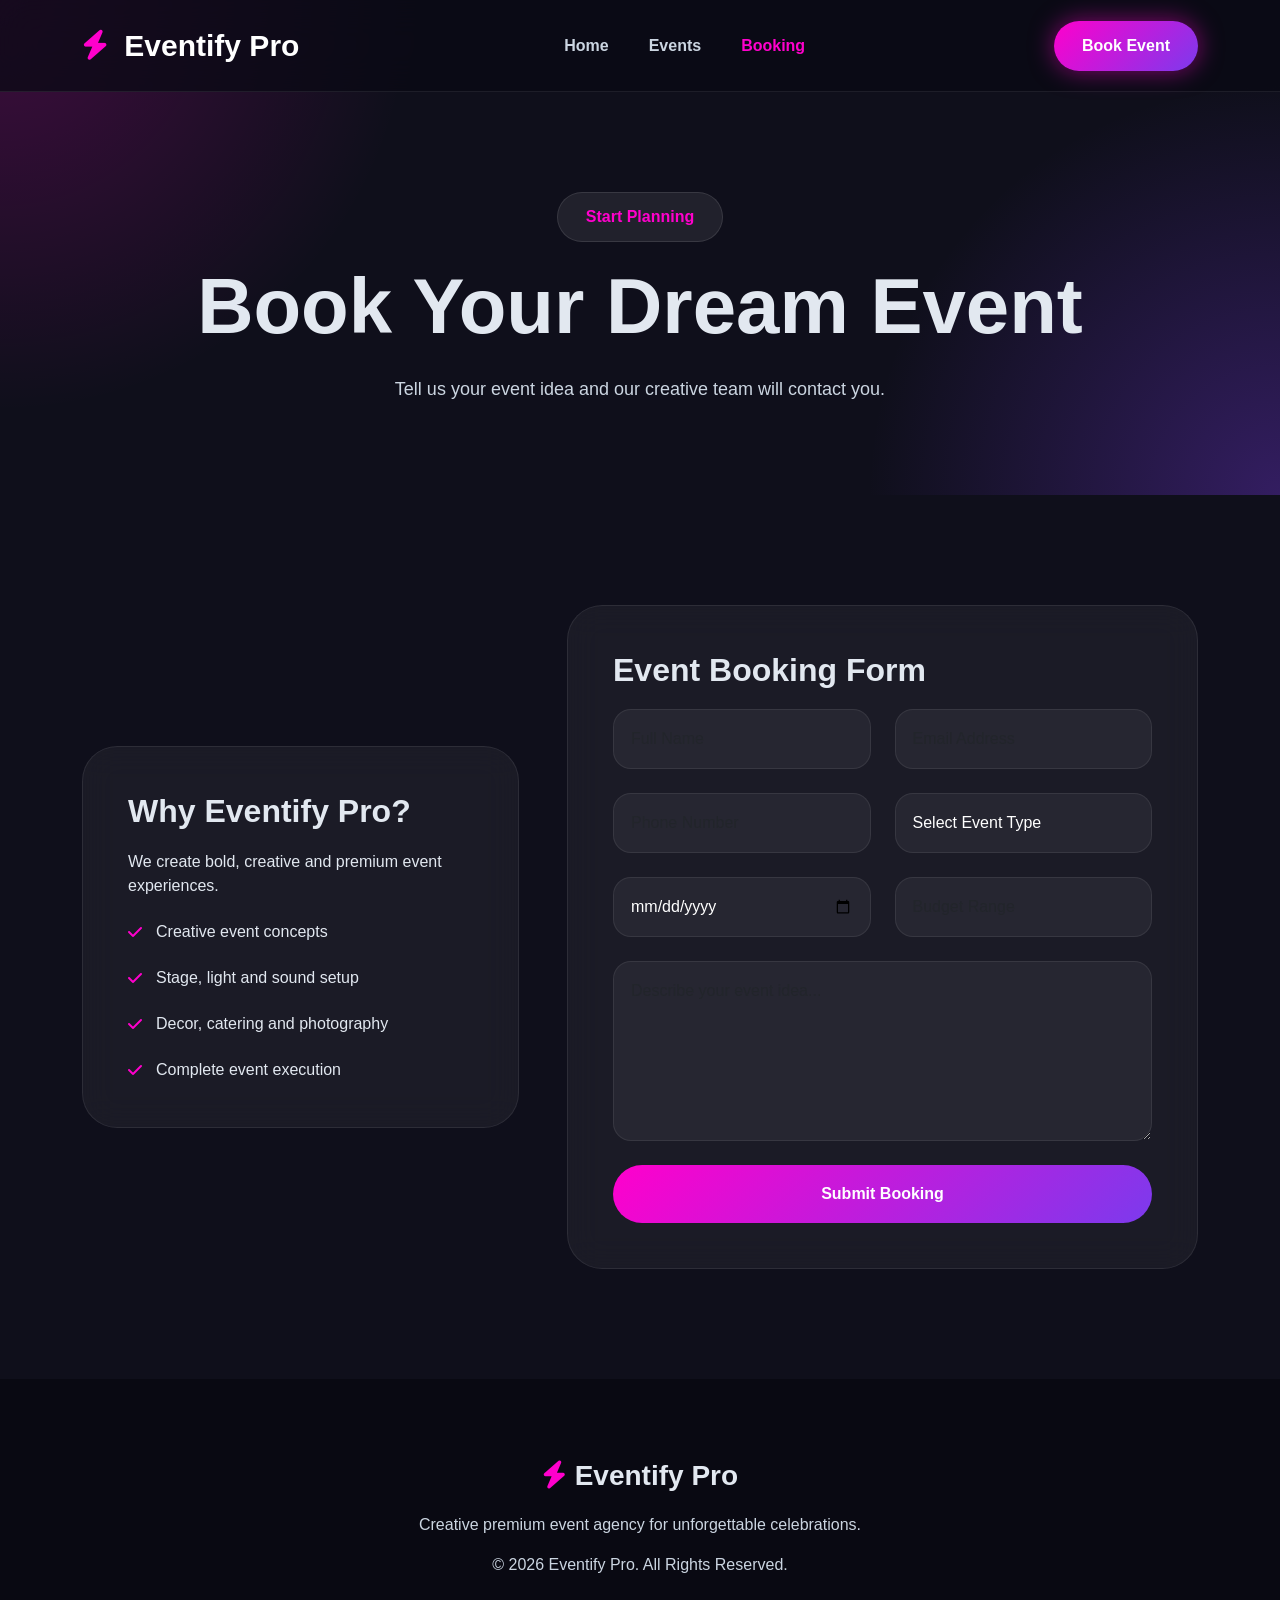
==== booking.html @ c185d81f "Add files via upload" ====
<!DOCTYPE html>
<html lang="en">

<head>
    <meta charset="UTF-8">
    <meta name="viewport" content="width=device-width, initial-scale=1.0">

    <title>Booking - Eventify Pro</title>

    <link href="https://cdn.jsdelivr.net/npm/bootstrap@5.3.3/dist/css/bootstrap.min.css" rel="stylesheet">
    <link rel="stylesheet" href="https://cdnjs.cloudflare.com/ajax/libs/font-awesome/6.5.1/css/all.min.css">
    <link rel="stylesheet" href="style.css">
</head>

<body>

    <nav class="navbar navbar-expand-lg fixed-top neon-navbar">
        <div class="container">
            <a class="navbar-brand neon-logo" href="index.html">
                <i class="fa-solid fa-bolt"></i> Eventify Pro
            </a>

            <button class="navbar-toggler menu-btn" type="button" data-bs-toggle="collapse" data-bs-target="#navbarNav">
                <i class="fa-solid fa-bars"></i>
            </button>

            <div class="collapse navbar-collapse" id="navbarNav">
                <ul class="navbar-nav mx-auto">
                    <li class="nav-item"><a class="nav-link" href="index.html">Home</a></li>
                    <li class="nav-item"><a class="nav-link" href="events.html">Events</a></li>
                    <li class="nav-item"><a class="nav-link active" href="booking.html">Booking</a></li>
                </ul>

                <a href="booking.html" class="neon-btn">Book Event</a>
            </div>
        </div>
    </nav>

    <section class="page-hero">
        <div class="container text-center">
            <span class="hero-badge">Start Planning</span>
            <h1>Book Your Dream Event</h1>
            <p>Tell us your event idea and our creative team will contact you.</p>
        </div>
    </section>

    <section class="booking-section">
        <div class="container">
            <div class="row g-5 align-items-center">

                <div class="col-lg-5">
                    <div class="booking-glass">
                        <h2>Why Eventify Pro?</h2>
                        <p>We create bold, creative and premium event experiences.</p>

                        <div class="booking-point"><i class="fa-solid fa-check"></i><span>Creative event concepts</span>
                        </div>
                        <div class="booking-point"><i class="fa-solid fa-check"></i><span>Stage, light and sound
                                setup</span></div>
                        <div class="booking-point"><i class="fa-solid fa-check"></i><span>Decor, catering and
                                photography</span></div>
                        <div class="booking-point"><i class="fa-solid fa-check"></i><span>Complete event
                                execution</span></div>
                    </div>
                </div>

                <div class="col-lg-7">
                    <div class="booking-glass">
                        <h2>Event Booking Form</h2>

                        <form id="eventBookingForm">
                            <div class="row">
                                <div class="col-md-6 mb-4">
                                    <input type="text" class="form-control neon-input" placeholder="Full Name" required>
                                </div>

                                <div class="col-md-6 mb-4">
                                    <input type="email" class="form-control neon-input" placeholder="Email Address"
                                        required>
                                </div>
                            </div>

                            <div class="row">
                                <div class="col-md-6 mb-4">
                                    <input type="text" class="form-control neon-input" placeholder="Phone Number"
                                        required>
                                </div>

                                <div class="col-md-6 mb-4">
                                    <select class="form-control neon-input" required>
                                        <option value="">Select Event Type</option>
                                        <option>Wedding Event</option>
                                        <option>Concert Event</option>
                                        <option>Corporate Event</option>
                                        <option>Birthday Party</option>
                                    </select>
                                </div>
                            </div>

                            <div class="row">
                                <div class="col-md-6 mb-4">
                                    <input type="date" class="form-control neon-input" required>
                                </div>

                                <div class="col-md-6 mb-4">
                                    <input type="text" class="form-control neon-input" placeholder="Budget Range"
                                        required>
                                </div>
                            </div>

                            <div class="mb-4">
                                <textarea rows="6" class="form-control neon-input"
                                    placeholder="Describe your event idea..."></textarea>
                            </div>

                            <button type="submit" class="neon-submit-btn">Submit Booking</button>
                        </form>
                    </div>
                </div>

            </div>
        </div>
    </section>

    <footer class="neon-footer">
        <div class="container text-center">
            <h3><i class="fa-solid fa-bolt"></i> Eventify Pro</h3>
            <p>Creative premium event agency for unforgettable celebrations.</p>
            <p>© 2026 Eventify Pro. All Rights Reserved.</p>
        </div>
    </footer>

    <script src="script.js"></script>
</body>

</html>
---- style.css ----
* {
    margin: 0;
    padding: 0;
    box-sizing: border-box;
}

:root {
    --primary: #ff00cc;
    --secondary: #7c3aed;
    --dark: #0f0f1b;
    --light: #f8fafc;
    --white: #ffffff;
    --text: #e2e8f0;
}

body {
    font-family: Arial, sans-serif;
    background: var(--dark);
    color: var(--text);
    overflow-x: hidden;
}

/* NAVBAR */

.neon-navbar {
    background: rgba(10, 10, 20, 0.75);
    backdrop-filter: blur(18px);
    padding: 18px 0;
    transition: 0.3s;
    border-bottom: 1px solid rgba(255, 255, 255, 0.08);
}

.neon-logo {
    color: white !important;
    font-size: 30px;
    font-weight: 900;
}

.neon-logo i {
    color: #ff00cc;
    margin-right: 8px;
}

.menu-btn {
    color: white;
    border: none;
    font-size: 24px;
}

.nav-link {
    color: #cbd5e1 !important;
    margin: 0 12px;
    font-weight: 800;
}

.nav-link:hover,
.nav-link.active {
    color: #ff00cc !important;
}

.neon-btn {
    background: linear-gradient(135deg, #ff00cc, #7c3aed);
    color: white;
    text-decoration: none;
    padding: 13px 28px;
    border-radius: 50px;
    font-weight: 900;
    box-shadow: 0 0 25px rgba(255, 0, 204, 0.5);
}

/* HERO */

.hero-section,
.page-hero {
    min-height: 100vh;
    display: flex;
    align-items: center;
    background:
        radial-gradient(circle at top left, #ff00cc33, transparent 30%),
        radial-gradient(circle at bottom right, #7c3aed55, transparent 30%),
        #0f0f1b;
    padding-top: 120px;
}

.page-hero {
    min-height: 55vh;
}

.hero-badge {
    display: inline-block;
    background: rgba(255, 255, 255, 0.08);
    border: 1px solid rgba(255, 255, 255, 0.1);
    color: #ff00cc;
    padding: 12px 28px;
    border-radius: 50px;
    font-weight: 900;
    margin-bottom: 24px;
}

.hero-section h1,
.page-hero h1 {
    font-size: 78px;
    font-weight: 900;
    line-height: 1.05;
    margin-bottom: 24px;
}

.hero-section p,
.page-hero p {
    color: #cbd5e1;
    font-size: 18px;
    line-height: 1.9;
}

.hero-buttons {
    display: flex;
    gap: 18px;
    margin-top: 35px;
    flex-wrap: wrap;
}

.primary-btn,
.secondary-btn {
    min-height: 58px;
    padding: 0 34px;
    border-radius: 50px;
    display: inline-flex;
    align-items: center;
    justify-content: center;
    text-decoration: none;
    font-weight: 900;
}

.primary-btn {
    background: linear-gradient(135deg, #ff00cc, #7c3aed);
    color: white;
}

.secondary-btn {
    border: 1px solid rgba(255, 255, 255, 0.1);
    color: white;
    background: rgba(255, 255, 255, 0.05);
}

.hero-image-wrapper {
    position: relative;
}

.hero-image-wrapper img {
    width: 100%;
    height: 550px;
    object-fit: cover;
    border-radius: 35px;
    border: 3px solid rgba(255, 255, 255, 0.08);
    box-shadow: 0 0 35px rgba(255, 0, 204, 0.25);
}

/* STATS */

.floating-stats {
    margin-top: -70px;
    position: relative;
    z-index: 5;
}

.glass-card {
    background: rgba(255, 255, 255, 0.06);
    border: 1px solid rgba(255, 255, 255, 0.08);
    backdrop-filter: blur(18px);
    border-radius: 30px;
    padding: 40px;
    text-align: center;
}

.glass-card h3 {
    font-size: 52px;
    font-weight: 900;
    color: #ff00cc;
}

.glass-card p {
    color: #cbd5e1;
    font-weight: 700;
}

/* SECTION */

.section-title span {
    color: #ff00cc;
    font-weight: 900;
}

.section-title h2 {
    font-size: 52px;
    font-weight: 900;
    margin-top: 18px;
}

/* SERVICES */

.services-section,
.events-section,
.booking-section {
    padding: 110px 0;
}

.neon-card {
    background: rgba(255, 255, 255, 0.05);
    border: 1px solid rgba(255, 255, 255, 0.08);
    backdrop-filter: blur(16px);
    border-radius: 32px;
    padding: 40px;
    text-align: center;
    transition: 0.3s;
    height: 100%;
}

.neon-card:hover,
.creative-card:hover {
    transform: translateY(-10px);
    box-shadow: 0 0 35px rgba(255, 0, 204, 0.25);
}

.neon-card i {
    width: 85px;
    height: 85px;
    background: linear-gradient(135deg, #ff00cc, #7c3aed);
    border-radius: 50%;
    display: flex;
    align-items: center;
    justify-content: center;
    font-size: 34px;
    margin: auto;
    margin-bottom: 24px;
}

.neon-card h4 {
    font-weight: 900;
    margin-bottom: 14px;
}

.neon-card p {
    color: #cbd5e1;
    line-height: 1.8;
}

/* EVENTS */

.filter-btn {
    border: none;
    background: rgba(255, 255, 255, 0.08);
    color: white;
    padding: 13px 28px;
    border-radius: 50px;
    margin: 6px;
    font-weight: 900;
}

.filter-btn.active,
.filter-btn:hover {
    background: linear-gradient(135deg, #ff00cc, #7c3aed);
}

.creative-card {
    overflow: hidden;
    border-radius: 34px;
    background: rgba(255, 255, 255, 0.05);
    border: 1px solid rgba(255, 255, 255, 0.08);
    transition: 0.3s;
    height: 100%;
}

.creative-card img {
    width: 100%;
    height: 280px;
    object-fit: cover;
}

.creative-content {
    padding: 28px;
}

.creative-content span {
    color: #ff00cc;
    font-weight: 900;
}

.creative-content h4 {
    font-size: 28px;
    font-weight: 900;
    margin: 14px 0;
}

.creative-content p {
    color: #cbd5e1;
    line-height: 1.8;
}

.creative-footer {
    display: flex;
    justify-content: space-between;
    align-items: center;
    margin-top: 24px;
}

.creative-footer h5 {
    font-size: 30px;
    font-weight: 900;
}

.creative-footer a {
    background: linear-gradient(135deg, #ff00cc, #7c3aed);
    color: white;
    text-decoration: none;
    padding: 12px 24px;
    border-radius: 50px;
    font-weight: 900;
}

/* BOOKING */

.booking-glass {
    background: rgba(255, 255, 255, 0.05);
    border: 1px solid rgba(255, 255, 255, 0.08);
    backdrop-filter: blur(16px);
    border-radius: 35px;
    padding: 45px;
}

.booking-glass h2 {
    font-weight: 900;
    margin-bottom: 20px;
}

.booking-point {
    display: flex;
    gap: 14px;
    margin-top: 22px;
}

.booking-point i {
    color: #ff00cc;
    margin-top: 4px;
}

.neon-input {
    width: 100%;
    background: rgba(255, 255, 255, 0.05);
    border: 1px solid rgba(255, 255, 255, 0.08);
    border-radius: 18px;
    padding: 17px;
    color: white;
}

.neon-input:focus {
    border-color: #ff00cc;
    box-shadow: none;
    background: rgba(255, 255, 255, 0.08);
    color: white;
}

.neon-submit-btn {
    width: 100%;
    height: 58px;
    border: none;
    border-radius: 50px;
    background: linear-gradient(135deg, #ff00cc, #7c3aed);
    color: white;
    font-weight: 900;
}

/* FOOTER */

.neon-footer {
    background: #090912;
    padding: 80px 0 25px;
}

.neon-footer h3,
.neon-footer h4 {
    font-weight: 900;
    margin-bottom: 20px;
}

.neon-footer h3 i {
    color: #ff00cc;
}

.neon-footer p,
.neon-footer li,
.neon-footer a {
    color: #cbd5e1;
}

.neon-footer ul {
    list-style: none;
    padding: 0;
}

.neon-footer li {
    margin-bottom: 12px;
}

.neon-footer a {
    text-decoration: none;
}

.footer-bottom {
    border-top: 1px solid rgba(255, 255, 255, 0.08);
    margin-top: 40px;
    padding-top: 20px;
    text-align: center;
}

/* RESPONSIVE */

@media(max-width:991px) {

    .navbar-collapse {
        background: #111122;
        padding: 20px;
        border-radius: 20px;
        margin-top: 15px;
    }

    .hero-section,
    .page-hero {
        text-align: center;
        padding: 140px 0 80px;
    }

    .hero-section h1,
    .page-hero h1 {
        font-size: 48px;
    }

    .hero-buttons {
        justify-content: center;
    }

    .hero-image-wrapper img {
        height: 420px;
    }

}

@media(max-width:576px) {

    .hero-section h1,
    .page-hero h1 {
        font-size: 34px;
    }

    .section-title h2 {
        font-size: 32px;
    }

    .primary-btn,
    .secondary-btn,
    .neon-btn {
        width: 100%;
    }

    .creative-footer {
        flex-direction: column;
        align-items: flex-start;
        gap: 14px;
    }

    .booking-glass {
        padding: 28px;
    }

}
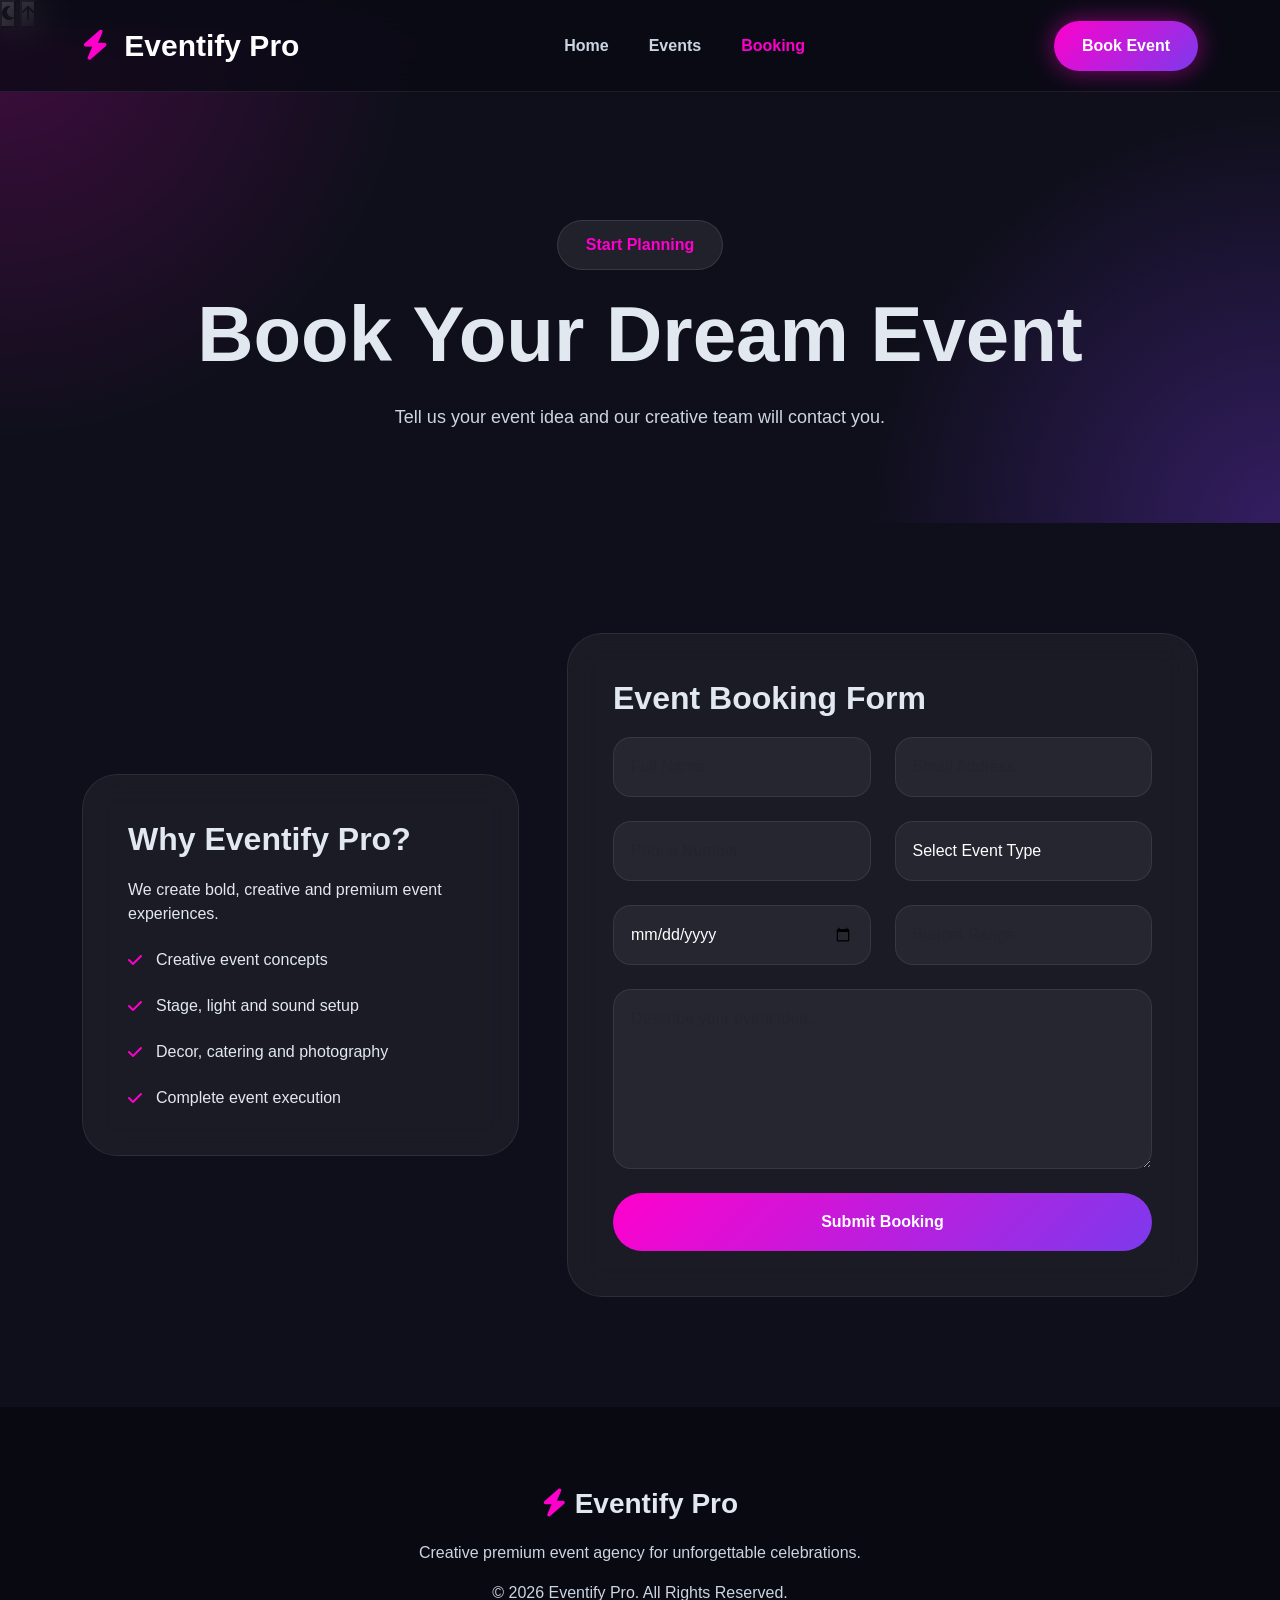
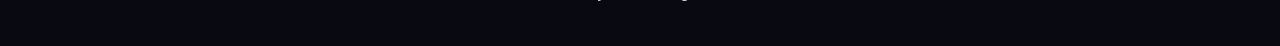
==== commit 49d2f235: "Update booking.html" ====
--- a/booking.html
+++ b/booking.html
@@ -13,6 +13,18 @@
 </head>
 
 <body>
+    <div id="preloader">
+        <div class="loader"></div>
+    </div>
+    <div id="toastBox"></div>
+
+    <button id="themeToggle" class="theme-toggle">
+        <i class="fa-solid fa-moon"></i>
+    </button>
+
+    <button id="backToTop" class="back-top-btn">
+        <i class="fa-solid fa-arrow-up"></i>
+    </button>
 
     <nav class="navbar navbar-expand-lg fixed-top neon-navbar">
         <div class="container">
@@ -133,4 +145,4 @@
     <script src="script.js"></script>
 </body>
 
-</html>+</html>
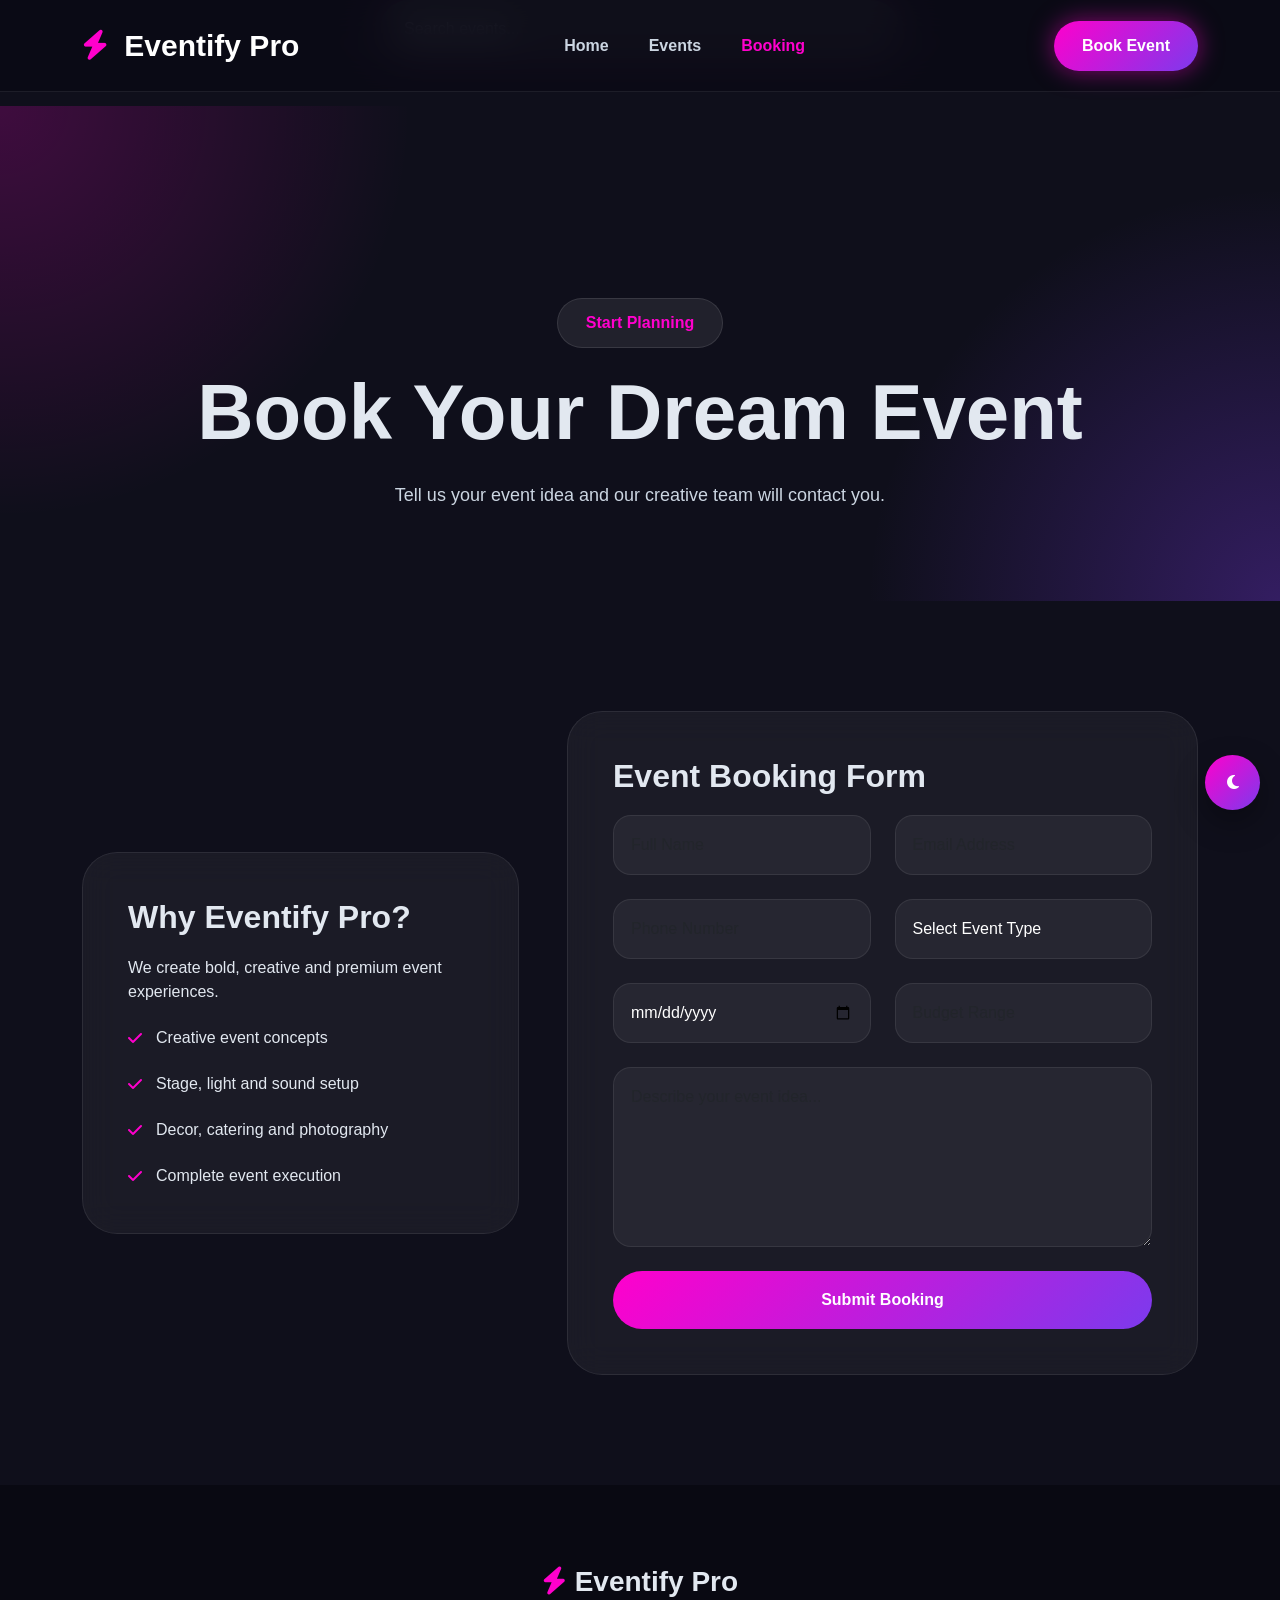
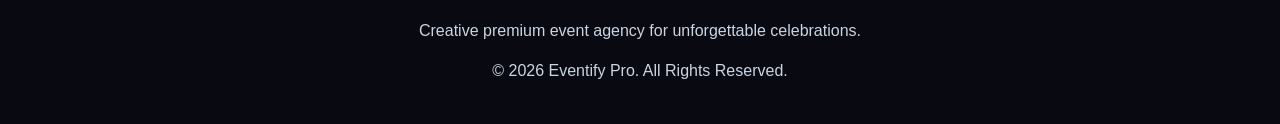
==== commit a5eb4471: "Update booking.html" ====
--- a/booking.html
+++ b/booking.html
@@ -13,6 +13,9 @@
 </head>
 
 <body>
+    <div class="event-search-box text-center mb-5">
+        <input type="text" id="eventSearch" placeholder="Search events...">
+    </div>
     <div id="preloader">
         <div class="loader"></div>
     </div>
--- a/style.css
+++ b/style.css
@@ -471,4 +471,203 @@
         padding: 28px;
     }
 
-}+}
+
+/* DAY 3 ADVANCED */
+
+#preloader {
+    position: fixed;
+    inset: 0;
+    background: #0f0f1b;
+    display: flex;
+    align-items: center;
+    justify-content: center;
+    z-index: 99999;
+}
+
+.loader {
+    width: 65px;
+    height: 65px;
+    border: 6px solid rgba(255, 255, 255, 0.15);
+    border-top-color: #ff00cc;
+    border-radius: 50%;
+    animation: spin 0.8s linear infinite;
+}
+
+@keyframes spin {
+    to {
+        transform: rotate(360deg);
+    }
+}
+
+#toastBox {
+    position: fixed;
+    top: 100px;
+    right: 20px;
+    z-index: 9999;
+}
+
+.custom-toast {
+    background: linear-gradient(135deg, #ff00cc, #7c3aed);
+    color: white;
+    padding: 14px 24px;
+    border-radius: 50px;
+    margin-bottom: 12px;
+    font-weight: 900;
+    box-shadow: 0 12px 35px rgba(0, 0, 0, 0.35);
+}
+
+.theme-toggle,
+.back-top-btn {
+    position: fixed;
+    right: 20px;
+    width: 55px;
+    height: 55px;
+    border: none;
+    border-radius: 50%;
+    background: linear-gradient(135deg, #ff00cc, #7c3aed);
+    color: white;
+    z-index: 999;
+    box-shadow: 0 12px 30px rgba(0, 0, 0, 0.35);
+}
+
+.theme-toggle {
+    bottom: 90px;
+}
+
+.back-top-btn {
+    bottom: 20px;
+    opacity: 0;
+    visibility: hidden;
+    transition: 0.3s;
+}
+
+.back-top-btn.show {
+    opacity: 1;
+    visibility: visible;
+}
+
+.event-search-box input {
+    width: 100%;
+    max-width: 520px;
+    height: 58px;
+    border: none;
+    border-radius: 50px;
+    padding: 0 24px;
+    background: rgba(255, 255, 255, 0.08);
+    color: white;
+    outline: none;
+    box-shadow: 0 0 30px rgba(255, 0, 204, 0.18);
+}
+
+.event-search-box input::placeholder {
+    color: #cbd5e1;
+}
+
+.creative-card {
+    position: relative;
+}
+
+.event-fav-btn {
+    position: absolute;
+    top: 18px;
+    right: 18px;
+    width: 45px;
+    height: 45px;
+    border: none;
+    border-radius: 50%;
+    background: white;
+    color: #ff00cc;
+    z-index: 5;
+    box-shadow: 0 12px 30px rgba(0, 0, 0, 0.25);
+}
+
+.event-fav-btn.active {
+    background: #ff00cc;
+    color: white;
+}
+
+.faq-section {
+    background: #0f0f1b;
+    padding: 90px 0;
+}
+
+.faq-box {
+    max-width: 850px;
+    margin: auto;
+}
+
+.faq-item {
+    background: rgba(255, 255, 255, 0.06);
+    border: 1px solid rgba(255, 255, 255, 0.08);
+    border-radius: 22px;
+    padding: 22px;
+    margin-bottom: 18px;
+}
+
+.faq-question {
+    display: flex;
+    justify-content: space-between;
+    align-items: center;
+    cursor: pointer;
+}
+
+.faq-question h5 {
+    margin: 0;
+    font-weight: 900;
+}
+
+.faq-answer {
+    max-height: 0;
+    overflow: hidden;
+    transition: 0.3s;
+}
+
+.faq-item.active .faq-answer {
+    max-height: 180px;
+    padding-top: 18px;
+}
+
+.light-mode {
+    background: #f8fafc;
+    color: #111827;
+}
+
+.light-mode .services-section,
+.light-mode .events-section,
+.light-mode .booking-section,
+.light-mode .faq-section {
+    background: #f8fafc;
+}
+
+.light-mode .neon-card,
+.light-mode .creative-card,
+.light-mode .booking-glass,
+.light-mode .glass-card,
+.light-mode .faq-item {
+    background: white;
+    color: #111827;
+}
+
+.light-mode .neon-card p,
+.light-mode .creative-content p,
+.light-mode .booking-glass p,
+.light-mode .glass-card p,
+.light-mode .faq-answer p {
+    color: #64748b;
+}
+
+.light-mode .neon-navbar {
+    background: #111122;
+}
+
+@media(max-width:576px) {
+    #toastBox {
+        left: 15px;
+        right: 15px;
+    }
+
+    .custom-toast {
+        text-align: center;
+    }
+}
